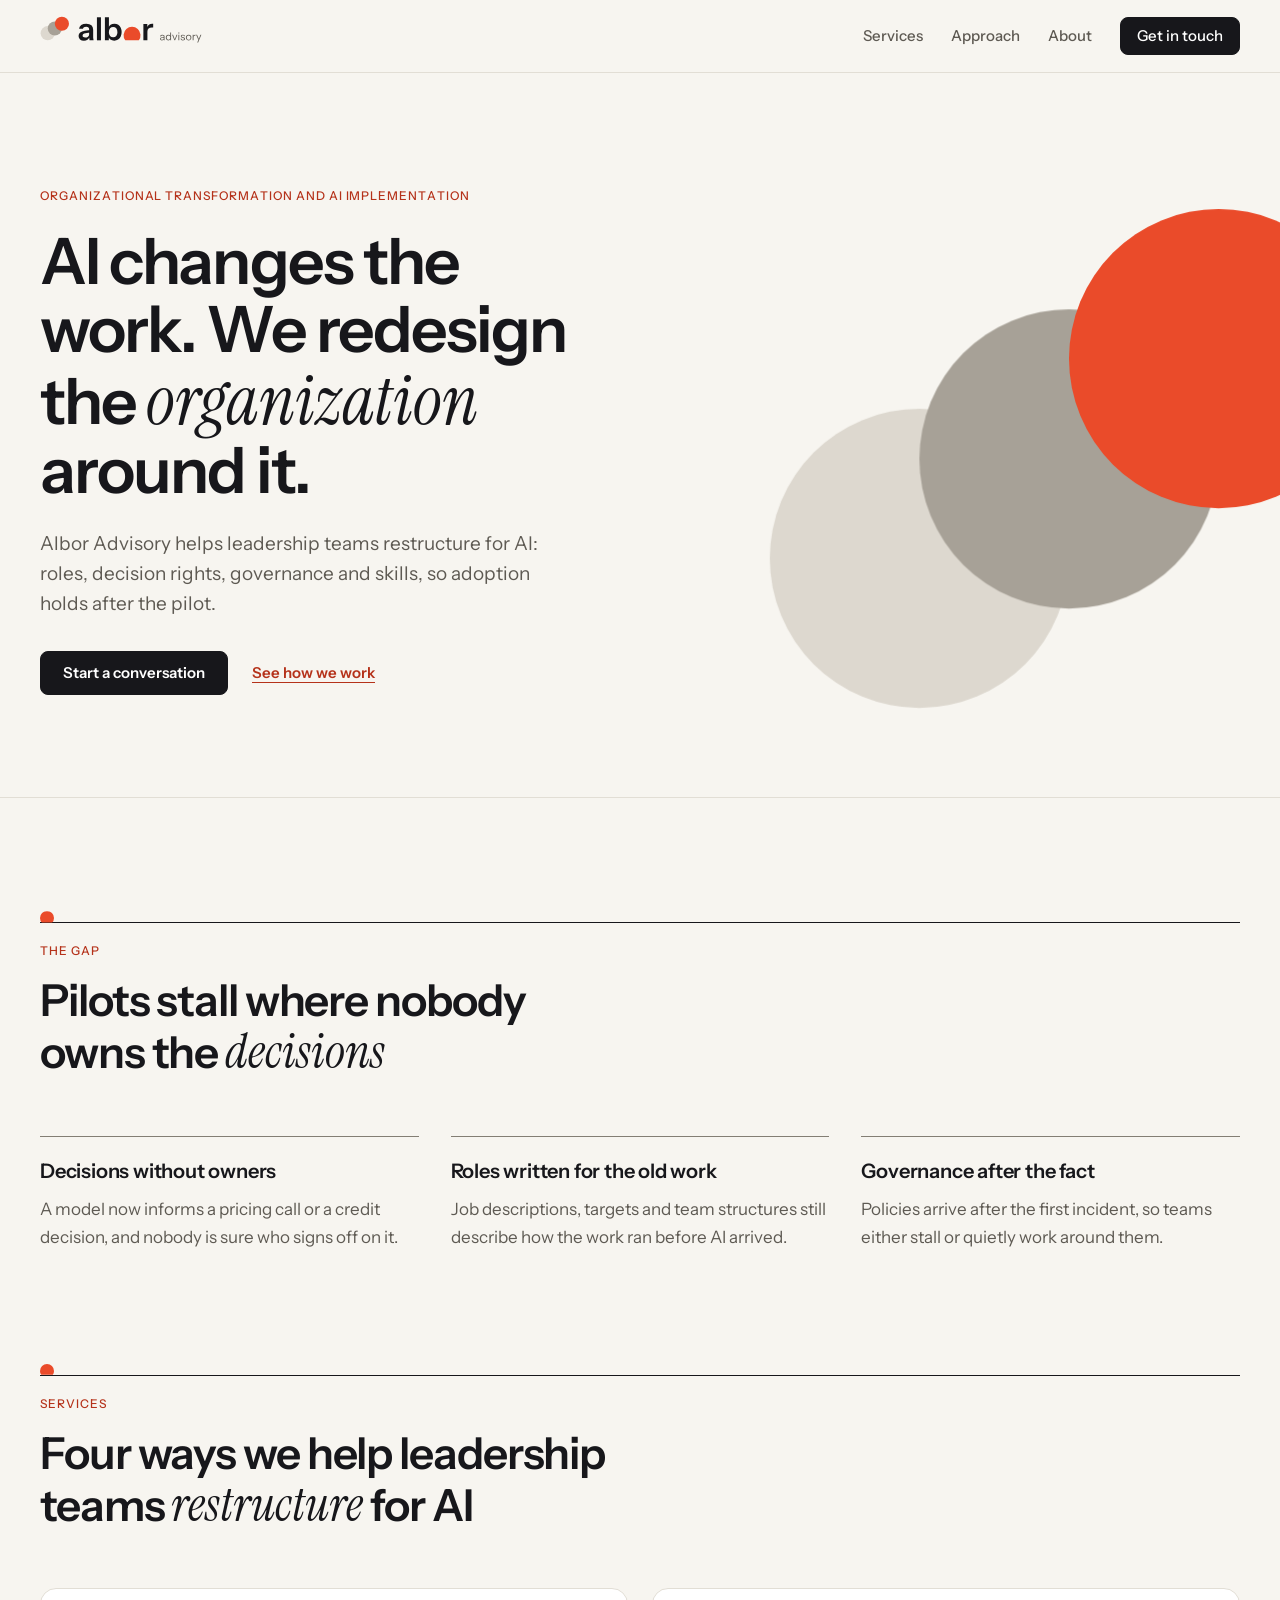
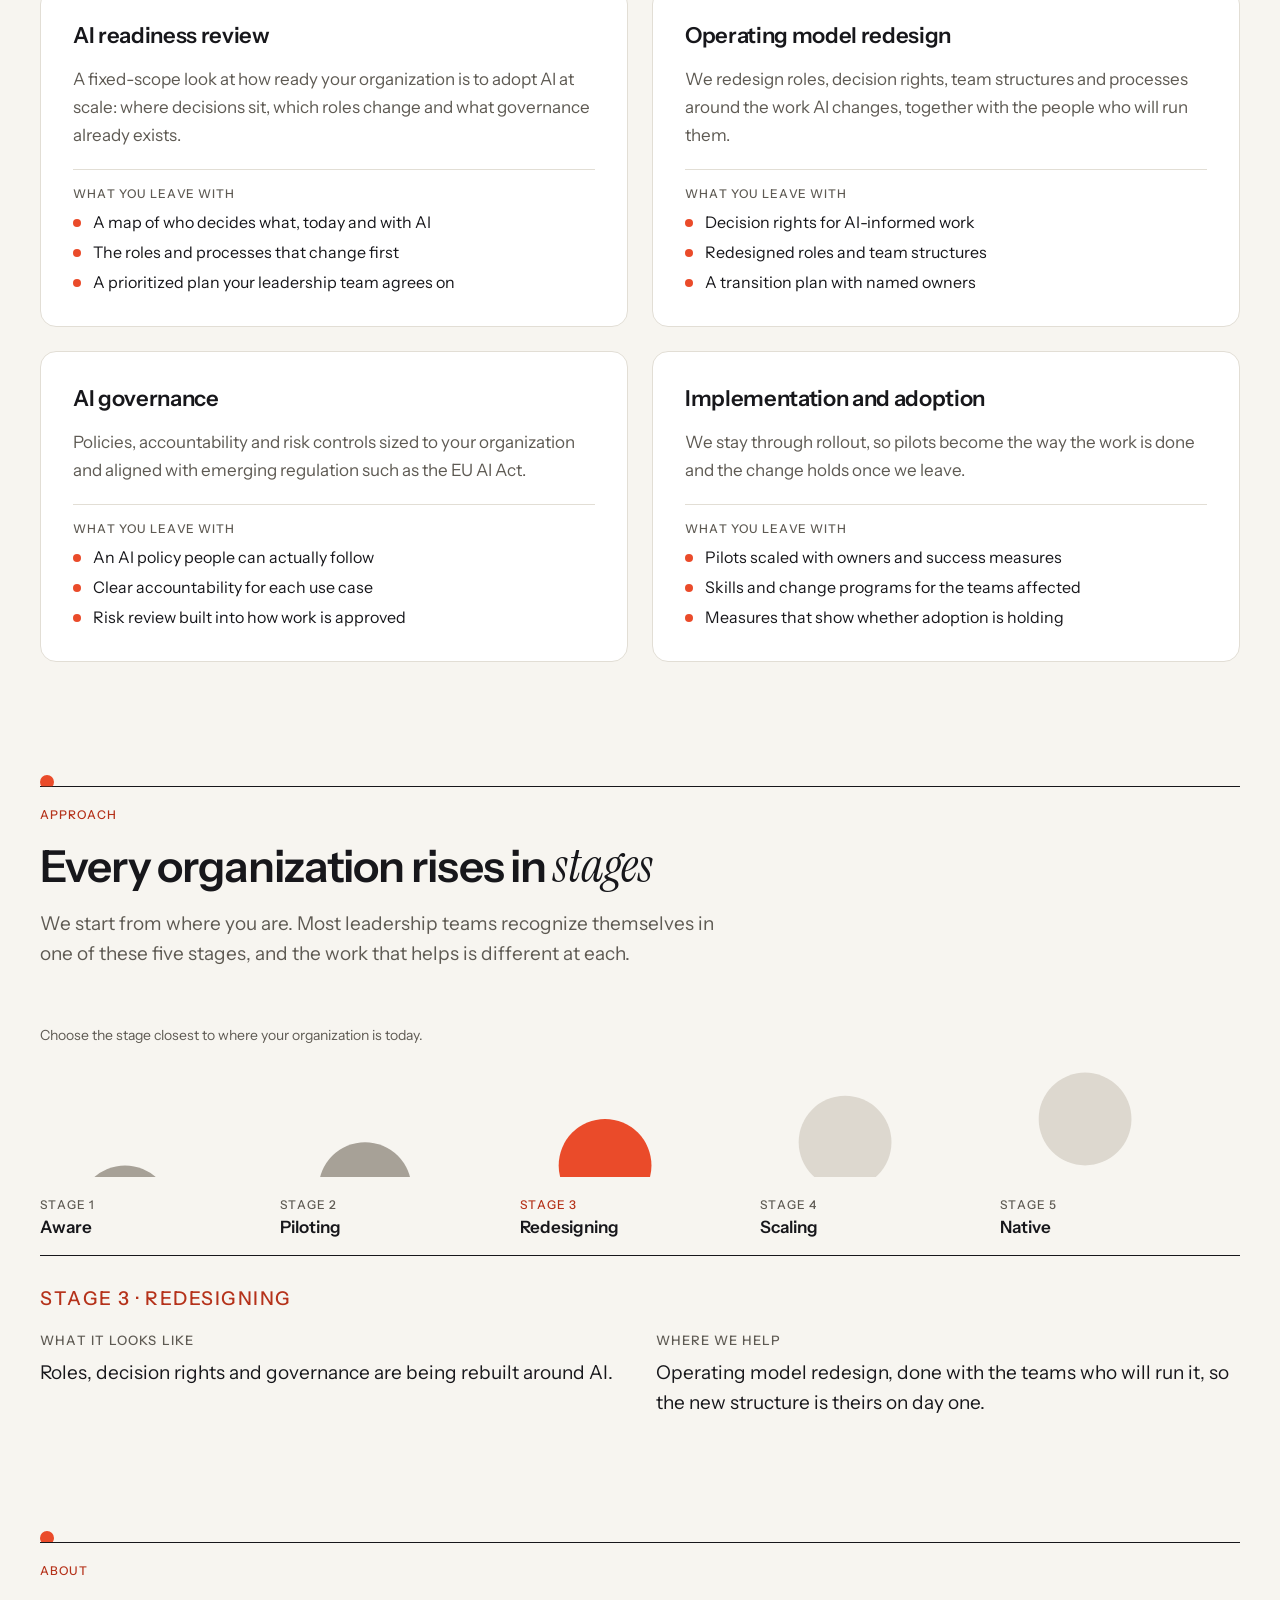
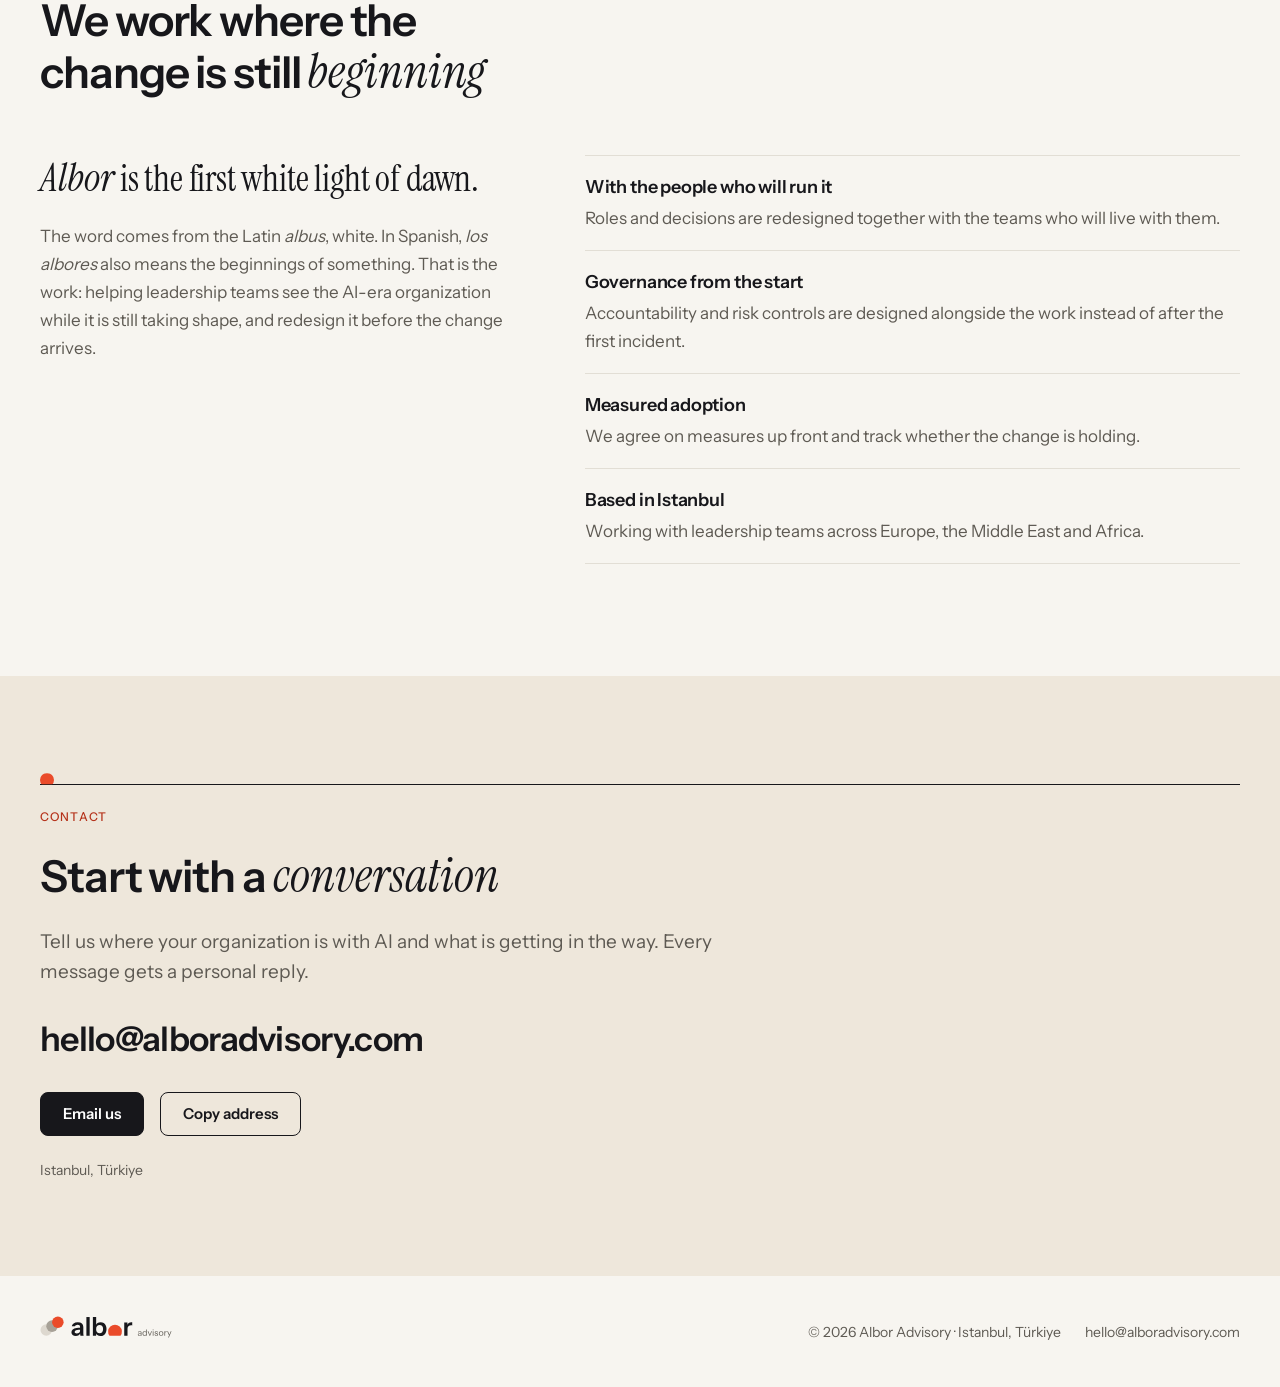
==== index.html @ 960c0827 "Add files via upload" ====
<!doctype html>
<html lang="en">
<head>
<meta charset="utf-8">
<meta name="viewport" content="width=device-width, initial-scale=1, viewport-fit=cover">
<title>Albor Advisory</title>
<meta name="description" content="Albor Advisory helps leadership teams restructure for AI: roles, decision rights, governance and skills, so adoption holds after the pilot. Based in Istanbul.">
<link rel="canonical" href="https://alboradvisory.com/">
<meta property="og:type" content="website">
<meta property="og:url" content="https://alboradvisory.com/">
<meta property="og:title" content="Albor Advisory">
<meta property="og:description" content="Organizational transformation and AI implementation. We redesign the organization around the work AI changes.">
<meta property="og:image" content="https://alboradvisory.com/og-image.png">
<meta property="og:image:width" content="1200">
<meta property="og:image:height" content="630">
<meta name="twitter:card" content="summary_large_image">
<meta name="theme-color" content="#F7F5F0" media="(prefers-color-scheme: light)">
<meta name="theme-color" content="#121214" media="(prefers-color-scheme: dark)">
<link rel="icon" href="favicon.svg" type="image/svg+xml">
<link rel="icon" href="favicon-32.png" sizes="32x32" type="image/png">
<link rel="apple-touch-icon" href="apple-touch-icon.png">
<script type="application/ld+json">
{"@context": "https://schema.org", "@type": "ProfessionalService", "name": "Albor Advisory", "url": "https://alboradvisory.com/",
 "logo": "https://alboradvisory.com/assets/albor-lockup-light.svg", "email": "hello@alboradvisory.com",
 "description": "Organizational transformation and AI implementation for leadership teams.",
 "address": {"@type": "PostalAddress", "addressLocality": "Istanbul", "addressCountry": "TR"}}
</script>
<style>
/* Layout: one editorial column on a 1200px grid; the sequence rises off the right edge of the hero; one linen band for contact. */
:root {
  --ground: #F7F5F0; --raised: #FFFFFF; --sunk: #EFECE5; --rule: #E2DED5; --rule-strong: #837E74;
  --ink: #17171B; --ink-muted: #5E5A53; --on-ink: #FFFFFF;
  --sun: #EA4B2A; --sun-text: #B5321A; --sun-soft: #FCE4DC;
  --dawn-1: #DDD8CF; --dawn-2: #A7A197; --stone: #E9E5DD; --linen: #EEE7DB;
  --font-sans: "Instrument Sans", "Helvetica Neue", "Segoe UI", Arial, sans-serif;
  --font-serif: "Instrument Serif", Georgia, "Times New Roman", serif;
  --max: 1200px; --measure: 680px; --gutter: clamp(20px, 4vw, 40px);
  --ease: cubic-bezier(.2, .7, .2, 1);
}
@media (prefers-color-scheme: dark) {
  :root:not([data-theme="light"]) {
    --ground: #121214; --raised: #1B1B1F; --sunk: #232328; --rule: #34343A; --rule-strong: #7F7F87;
    --ink: #F4F2EE; --ink-muted: #ABA8A2; --on-ink: #121214;
    --sun: #F05A3A; --sun-text: #FF8A70; --sun-soft: #3A1E17;
    --dawn-1: #4D4A44; --dawn-2: #8A857C; --stone: #26262B; --linen: #24221F;
    color-scheme: dark;
  }
}
:root[data-theme="dark"] {
  --ground: #121214; --raised: #1B1B1F; --sunk: #232328; --rule: #34343A; --rule-strong: #7F7F87;
  --ink: #F4F2EE; --ink-muted: #ABA8A2; --on-ink: #121214;
  --sun: #F05A3A; --sun-text: #FF8A70; --sun-soft: #3A1E17;
  --dawn-1: #4D4A44; --dawn-2: #8A857C; --stone: #26262B; --linen: #24221F;
  color-scheme: dark;
}

@font-face { font-family: "Instrument Sans"; src: url("fonts/InstrumentSans-Regular.woff2") format("woff2"); font-weight: 400; font-style: normal; font-display: swap; }
@font-face { font-family: "Instrument Sans"; src: url("fonts/InstrumentSans-Medium.woff2") format("woff2"); font-weight: 500; font-style: normal; font-display: swap; }
@font-face { font-family: "Instrument Sans"; src: url("fonts/InstrumentSans-SemiBold.woff2") format("woff2"); font-weight: 600; font-style: normal; font-display: swap; }
@font-face { font-family: "Instrument Serif"; src: url("fonts/InstrumentSerif-Regular.woff2") format("woff2"); font-weight: 400; font-style: normal; font-display: swap; }
@font-face { font-family: "Instrument Serif"; src: url("fonts/InstrumentSerif-Italic.woff2") format("woff2"); font-weight: 400; font-style: italic; font-display: swap; }

*, *::before, *::after { box-sizing: border-box; }
html { scroll-behavior: smooth; scroll-padding-top: 88px; }
@media (prefers-reduced-motion: reduce) { html { scroll-behavior: auto; } }
body { margin: 0; background: var(--ground); color: var(--ink); font-family: var(--font-sans); font-size: 17px; line-height: 28px; -webkit-font-smoothing: antialiased; text-rendering: optimizeLegibility; }
body::before { content: ""; position: fixed; inset: 0 0 auto; height: env(safe-area-inset-top, 0px); z-index: 10; background: var(--ground); }
img, svg { max-width: 100%; }
a { color: inherit; }
p { margin: 0; }
h1, h2, h3, h4 { margin: 0; font-weight: 600; text-wrap: balance; }
em { font-family: var(--font-serif); font-style: italic; font-weight: 400; font-size: 1.08em; letter-spacing: 0; }
:focus-visible { outline: 2px solid var(--ink); outline-offset: 3px; }
.skip { position: absolute; left: -9999px; top: 0; }
.skip:focus { left: max(16px, env(safe-area-inset-left, 0px)); top: 12px; z-index: 30; background: var(--ink); color: var(--on-ink); padding: 8px 14px; border-radius: 8px; text-decoration: none; }

.wrap { max-width: calc(var(--max) + 2 * var(--gutter)); margin: 0 auto; padding-left: max(var(--gutter), env(safe-area-inset-left, 0px)); padding-right: max(var(--gutter), env(safe-area-inset-right, 0px)); }

/* Logo files are fixed-color: show the dark file on dark grounds */
.logo-dark { display: none; }
@media (prefers-color-scheme: dark) { :root:not([data-theme="light"]) .logo-light { display: none; } :root:not([data-theme="light"]) .logo-dark { display: block; } }
:root[data-theme="dark"] .logo-light { display: none; }
:root[data-theme="dark"] .logo-dark { display: block; }

/* Header */
.site-header { position: sticky; top: env(safe-area-inset-top, 0px); z-index: 20; background: var(--ground); border-bottom: 1px solid var(--rule); }
.site-header .wrap { display: flex; align-items: center; justify-content: space-between; gap: 24px; height: 72px; }
.brand { display: block; flex: none; }
.brand img { height: 32px; width: auto; }
.nav { display: flex; align-items: center; gap: 28px; }
.nav a { font-size: 15px; line-height: 20px; font-weight: 500; text-decoration: none; color: var(--ink-muted); }
.nav a:hover { color: var(--ink); }
.nav .btn { color: var(--on-ink); }
@media (max-width: 760px) { .nav .nav__link { display: none; } }

/* Buttons */
.btn { font-family: var(--font-sans); font-size: 15px; line-height: 20px; font-weight: 600; display: inline-flex; align-items: center; justify-content: center; gap: 8px; height: 44px; padding: 0 22px; border-radius: 8px; border: 1.5px solid var(--ink); background: transparent; color: var(--ink); cursor: pointer; text-decoration: none; white-space: nowrap; }
.btn:hover { background: var(--sunk); }
.btn--primary { background: var(--ink); color: var(--on-ink); }
.btn--primary:hover { background: var(--ink); opacity: .88; }
.btn--sm { height: 38px; padding: 0 16px; font-size: 14px; }
.link { font-size: 15px; font-weight: 600; color: var(--sun-text); text-decoration: underline; text-underline-offset: 4px; text-decoration-thickness: 1px; }
.link:hover { text-decoration-thickness: 2px; }

/* Shared type */
.eyebrow { font-size: 12px; line-height: 16px; font-weight: 500; letter-spacing: .08em; text-transform: uppercase; color: var(--sun-text); }
.rule { display: block; position: relative; height: 13px; overflow: hidden; }
.rule::before { content: ""; position: absolute; left: 0; right: 0; bottom: 0; height: 1px; background: var(--ink); }
.rule::after { content: ""; position: absolute; left: 0; bottom: -2px; width: 14px; height: 14px; border-radius: 50%; background: var(--sun); clip-path: inset(0 0 20% 0); }
.h2 { font-size: clamp(30px, 4.2vw, 44px); line-height: 1.14; letter-spacing: -.025em; max-width: 820px; }
.lead { font-size: 19px; line-height: 30px; color: var(--ink-muted); max-width: var(--measure); }
.section { padding-block: clamp(72px, 9vw, 112px) 0; }
.section__head { display: grid; gap: 16px; margin-bottom: clamp(40px, 5vw, 56px); }
.section__head .eyebrow { margin-top: 4px; }

/* Hero */
.hero { position: relative; overflow: hidden; border-bottom: 1px solid var(--rule); }
.hero__art { position: absolute; top: 0; right: 0; width: 44%; height: 100%; display: block; }
.hero__art .d1 { fill: var(--dawn-1); } .hero__art .d2 { fill: var(--dawn-2); } .hero__art .sun { fill: var(--sun); }
.hero__art circle { transform-box: fill-box; transform-origin: center; animation: frame .9s var(--ease) both; }
.hero__art .d2 { animation-delay: .18s; } .hero__art .sun { animation-delay: .36s; }
@keyframes frame { from { opacity: 0; transform: translate(-18px, 18px) scale(.9); } to { opacity: 1; transform: none; } }
@media (prefers-reduced-motion: reduce) { .hero__art circle { animation: none; } }
.hero__inner { position: relative; padding-block: clamp(64px, 9vw, 120px) clamp(64px, 8vw, 104px); }
.hero__text { max-width: 600px; display: grid; gap: 24px; }
.hero h1 { font-size: clamp(40px, 6vw, 64px); line-height: 1.06; letter-spacing: -.03em; }
.hero .lead { max-width: 540px; }
.hero__actions { display: flex; flex-wrap: wrap; align-items: center; gap: 16px 24px; margin-top: 8px; }
@media (max-width: 1080px) {
  .hero__art { position: static; width: 100%; height: clamp(160px, 34vw, 280px); }
  .hero__inner { padding-block: 32px 72px; }
}

/* Gap: three statements */
.gap { display: grid; grid-template-columns: repeat(3, minmax(0, 1fr)); gap: 32px; }
.gap__item { border-top: 1px solid var(--rule-strong); padding-top: 20px; display: grid; gap: 10px; align-content: start; }
.gap__item h3 { font-size: 20px; line-height: 28px; letter-spacing: -.01em; }
.gap__item p { color: var(--ink-muted); }
@media (max-width: 860px) { .gap { grid-template-columns: 1fr; gap: 28px; } }

/* Services */
.services { display: grid; grid-template-columns: repeat(2, minmax(0, 1fr)); gap: 24px; }
.service { background: var(--raised); border: 1px solid var(--rule); border-radius: 16px; padding: 32px; display: grid; gap: 14px; align-content: start; }
.service h3 { font-size: 22px; line-height: 30px; letter-spacing: -.015em; }
.service > p { color: var(--ink-muted); }
.service__out { border-top: 1px solid var(--rule); padding-top: 16px; margin-top: 6px; display: grid; gap: 8px; }
.service__out .label { font-size: 12px; line-height: 16px; font-weight: 500; letter-spacing: .08em; text-transform: uppercase; color: var(--ink-muted); }
.service ul { margin: 0; padding: 0; list-style: none; display: grid; gap: 6px; }
.service li { position: relative; padding-left: 20px; font-size: 16px; line-height: 24px; }
.service li::before { content: ""; position: absolute; left: 0; top: 9px; width: 8px; height: 8px; border-radius: 50%; background: var(--sun); }
@media (max-width: 860px) { .services { grid-template-columns: 1fr; } .service { padding: 24px; } }

/* The rise: five stages, choose yours */
.rise__hint { font-size: 14px; line-height: 20px; color: var(--ink-muted); margin-bottom: 16px; }
.rise__stages { display: grid; grid-template-columns: repeat(5, minmax(0, 1fr)); border-bottom: 1px solid var(--ink); }
.stage { appearance: none; background: none; border: 0; padding: 0 8px 0 0; text-align: left; cursor: pointer; color: inherit; font: inherit; display: grid; gap: 0; border-radius: 8px 8px 0 0; }
.stage svg { display: block; width: 100%; height: auto; }
.stage .disc { fill: var(--dawn-1); transition: fill .3s var(--ease), transform .5s var(--ease); }
.stage.is-past .disc { fill: var(--dawn-2); }
.stage.is-now .disc { fill: var(--sun); }
.stage:hover .disc { transform: translateY(-3px); }
.stage__n { font-size: 12px; line-height: 16px; font-weight: 500; letter-spacing: .08em; text-transform: uppercase; color: var(--ink-muted); }
.stage.is-now .stage__n { color: var(--sun-text); }
.stage__label { display: grid; gap: 2px; padding: 12px 0 16px; }
.stage__name { font-size: 17px; line-height: 24px; font-weight: 600; }
.rise__detail { display: grid; grid-template-columns: minmax(0, 1fr) minmax(0, 1fr); gap: 16px 32px; padding-top: 28px; }
.rise__detail h3 { font-size: 13px; line-height: 20px; font-weight: 500; letter-spacing: .08em; text-transform: uppercase; color: var(--ink-muted); margin-bottom: 8px; }
.rise__detail p { font-size: 19px; line-height: 30px; }
@media (max-width: 760px) {
  .stage__n { font-size: 11px; letter-spacing: .04em; }
  .stage__name { font-size: 14px; line-height: 20px; }
  .rise__detail { grid-template-columns: 1fr; gap: 20px; }
  .rise__detail p { font-size: 17px; line-height: 28px; }
}
.stage__num { display: none; font-size: 15px; line-height: 20px; font-weight: 600; }
.stage.is-now .stage__num { color: var(--sun-text); }
.rise__now { grid-column: 1 / -1; }
@media (max-width: 560px) { .stage__n, .stage__name { display: none; } .stage__num { display: block; } .stage__label { padding: 10px 0 12px; } }

/* About */
.about { display: grid; grid-template-columns: minmax(0, 5fr) minmax(0, 7fr); gap: clamp(32px, 6vw, 96px); }
.about__name { display: grid; gap: 20px; align-content: start; }
.about__name blockquote { margin: 0; font-family: var(--font-serif); font-size: clamp(28px, 3.4vw, 36px); line-height: 1.2; letter-spacing: -.005em; text-wrap: balance; }
.about__name p { color: var(--ink-muted); }
.principles { list-style: none; margin: 0; padding: 0; display: grid; }
.principles li { border-top: 1px solid var(--rule); padding: 18px 0; display: grid; gap: 4px; }
.principles li:last-child { border-bottom: 1px solid var(--rule); }
.principles b { font-size: 18px; line-height: 26px; font-weight: 600; letter-spacing: -.01em; }
.principles span { color: var(--ink-muted); }
@media (max-width: 860px) { .about { grid-template-columns: 1fr; } }

/* Contact band */
.contact { background: var(--linen); margin-top: clamp(72px, 9vw, 112px); }
.contact .wrap { padding-block: clamp(64px, 8vw, 96px); display: grid; gap: 24px; }
.contact__mail { display: flex; flex-wrap: wrap; align-items: center; gap: 12px 16px; margin-top: 8px; }
.contact__addr { font-size: clamp(24px, 3.4vw, 34px); line-height: 1.2; font-weight: 600; letter-spacing: -.02em; user-select: all; overflow-wrap: anywhere; }
.contact__note { font-size: 14px; line-height: 20px; color: var(--ink-muted); min-height: 20px; }
.contact .btn:hover { background: var(--raised); }
.contact .btn--primary:hover { background: var(--ink); }

/* Footer */
.site-footer { padding-block: 40px calc(40px + env(safe-area-inset-bottom, 0px)); }
.site-footer .wrap { display: flex; flex-wrap: wrap; align-items: center; justify-content: space-between; gap: 20px 32px; }
.site-footer img { height: 26px; width: auto; }
.site-footer p, .site-footer a { font-size: 14px; line-height: 20px; color: var(--ink-muted); }
.site-footer a { text-decoration: none; }
.site-footer a:hover { color: var(--ink); text-decoration: underline; }
.foot-meta { display: flex; flex-wrap: wrap; gap: 8px 24px; }
</style>
</head>
<body>
<a class="skip" href="#main">Skip to content</a>

<header class="site-header">
  <div class="wrap">
    <a class="brand" href="#top" aria-label="Albor Advisory, back to top">
      <img class="logo-light" src="assets/albor-lockup-light.svg" alt="Albor Advisory" width="163" height="32">
      <img class="logo-dark" src="assets/albor-lockup-dark.svg" alt="Albor Advisory" width="163" height="32">
    </a>
    <nav class="nav" aria-label="Main">
      <a class="nav__link" href="#services">Services</a>
      <a class="nav__link" href="#approach">Approach</a>
      <a class="nav__link" href="#about">About</a>
      <a class="btn btn--primary btn--sm" href="#contact">Get in touch</a>
    </nav>
  </div>
</header>

<main id="main">
  <section class="hero" id="top" aria-labelledby="hero-title">
    <!-- the sequence at hero scale: three frames r 170, the mark's own spacing (1 radius across, 2/3 radius up), the sun bleeding off the right edge -->
    <svg class="hero__art" viewBox="0 0 640 600" preserveAspectRatio="xMaxYMid meet" aria-hidden="true" focusable="false">
      <circle class="d1" cx="230" cy="440" r="170"/>
      <circle class="d2" cx="400" cy="327" r="170"/>
      <circle class="sun" cx="570" cy="213" r="170"/>
    </svg>
    <div class="wrap hero__inner">
      <div class="hero__text">
        <p class="eyebrow">Organizational transformation and AI implementation</p>
        <h1 id="hero-title">AI changes the work. We redesign the <em>organization</em> around it.</h1>
        <p class="lead">Albor Advisory helps leadership teams restructure for AI: roles, decision rights, governance and skills, so adoption holds after the pilot.</p>
        <div class="hero__actions">
          <a class="btn btn--primary" href="#contact">Start a conversation</a>
          <a class="link" href="#approach">See how we work</a>
        </div>
      </div>
    </div>
  </section>

  <section class="section" id="gap" aria-labelledby="gap-title">
    <div class="wrap">
      <div class="section__head">
        <span class="rule" aria-hidden="true"></span>
        <p class="eyebrow">The gap</p>
        <h2 class="h2" id="gap-title">Pilots stall where nobody owns the <em>decisions</em></h2>
      </div>
      <div class="gap">
        <div class="gap__item">
          <h3>Decisions without owners</h3>
          <p>A model now informs a pricing call or a credit decision, and nobody is sure who signs off on it.</p>
        </div>
        <div class="gap__item">
          <h3>Roles written for the old work</h3>
          <p>Job descriptions, targets and team structures still describe how the work ran before AI arrived.</p>
        </div>
        <div class="gap__item">
          <h3>Governance after the fact</h3>
          <p>Policies arrive after the first incident, so teams either stall or quietly work around them.</p>
        </div>
      </div>
    </div>
  </section>

  <section class="section" id="services" aria-labelledby="services-title">
    <div class="wrap">
      <div class="section__head">
        <span class="rule" aria-hidden="true"></span>
        <p class="eyebrow">Services</p>
        <h2 class="h2" id="services-title">Four ways we help leadership teams <em>restructure</em> for AI</h2>
      </div>
      <div class="services">
        <article class="service">
          <h3>AI readiness review</h3>
          <p>A fixed-scope look at how ready your organization is to adopt AI at scale: where decisions sit, which roles change and what governance already exists.</p>
          <div class="service__out">
            <p class="label">What you leave with</p>
            <ul>
              <li>A map of who decides what, today and with AI</li>
              <li>The roles and processes that change first</li>
              <li>A prioritized plan your leadership team agrees on</li>
            </ul>
          </div>
        </article>
        <article class="service">
          <h3>Operating model redesign</h3>
          <p>We redesign roles, decision rights, team structures and processes around the work AI changes, together with the people who will run them.</p>
          <div class="service__out">
            <p class="label">What you leave with</p>
            <ul>
              <li>Decision rights for AI-informed work</li>
              <li>Redesigned roles and team structures</li>
              <li>A transition plan with named owners</li>
            </ul>
          </div>
        </article>
        <article class="service">
          <h3>AI governance</h3>
          <p>Policies, accountability and risk controls sized to your organization and aligned with emerging regulation such as the EU AI Act.</p>
          <div class="service__out">
            <p class="label">What you leave with</p>
            <ul>
              <li>An AI policy people can actually follow</li>
              <li>Clear accountability for each use case</li>
              <li>Risk review built into how work is approved</li>
            </ul>
          </div>
        </article>
        <article class="service">
          <h3>Implementation and adoption</h3>
          <p>We stay through rollout, so pilots become the way the work is done and the change holds once we leave.</p>
          <div class="service__out">
            <p class="label">What you leave with</p>
            <ul>
              <li>Pilots scaled with owners and success measures</li>
              <li>Skills and change programs for the teams affected</li>
              <li>Measures that show whether adoption is holding</li>
            </ul>
          </div>
        </article>
      </div>
    </div>
  </section>

  <section class="section" id="approach" aria-labelledby="approach-title">
    <div class="wrap">
      <div class="section__head">
        <span class="rule" aria-hidden="true"></span>
        <p class="eyebrow">Approach</p>
        <h2 class="h2" id="approach-title">Every organization rises in <em>stages</em></h2>
        <p class="lead">We start from where you are. Most leadership teams recognize themselves in one of these five stages, and the work that helps is different at each.</p>
      </div>
      <div class="rise">
        <p class="rise__hint" id="rise-hint">Choose the stage closest to where your organization is today.</p>
        <div class="rise__stages" role="group" aria-labelledby="rise-hint" id="stages"></div>
        <div class="rise__detail" aria-live="polite">
          <p class="eyebrow rise__now" id="rise-now">Stage 3 · Redesigning</p>
          <div><h3>What it looks like</h3><p id="rise-looks">Roles, decision rights and governance are being rebuilt around AI.</p></div>
          <div><h3>Where we help</h3><p id="rise-help">Operating model redesign, done with the teams who will run it, so the new structure is theirs on day one.</p></div>
        </div>
      </div>
    </div>
  </section>

  <section class="section" id="about" aria-labelledby="about-title">
    <div class="wrap">
      <div class="section__head">
        <span class="rule" aria-hidden="true"></span>
        <p class="eyebrow">About</p>
        <h2 class="h2" id="about-title">We work where the change is still <em>beginning</em></h2>
      </div>
      <div class="about">
        <div class="about__name">
          <blockquote><em>Albor</em> is the first white light of dawn.</blockquote>
          <p>The word comes from the Latin <i>albus</i>, white. In Spanish, <i>los albores</i> also means the beginnings of something. That is the work: helping leadership teams see the AI-era organization while it is still taking shape, and redesign it before the change arrives.</p>
        </div>
        <ul class="principles">
          <li><b>With the people who will run it</b><span>Roles and decisions are redesigned together with the teams who will live with them.</span></li>
          <li><b>Governance from the start</b><span>Accountability and risk controls are designed alongside the work instead of after the first incident.</span></li>
          <li><b>Measured adoption</b><span>We agree on measures up front and track whether the change is holding.</span></li>
          <li><b>Based in Istanbul</b><span>Working with leadership teams across Europe, the Middle East and Africa.</span></li>
        </ul>
      </div>
    </div>
  </section>

  <section class="contact" id="contact" aria-labelledby="contact-title">
    <div class="wrap">
      <span class="rule" aria-hidden="true"></span>
      <p class="eyebrow">Contact</p>
      <h2 class="h2" id="contact-title">Start with a <em>conversation</em></h2>
      <p class="lead">Tell us where your organization is with AI and what is getting in the way. Every message gets a personal reply.</p>
      <div class="contact__mail">
        <span class="contact__addr" id="addr">hello@alboradvisory.com</span>
      </div>
      <div class="contact__mail">
        <a class="btn btn--primary" href="mailto:hello@alboradvisory.com?subject=Albor%20Advisory">Email us</a>
        <button class="btn" type="button" id="copy">Copy address</button>
        <span class="contact__note" id="copy-note" role="status"></span>
      </div>
      <p class="contact__note">Istanbul, Türkiye</p>
    </div>
  </section>
</main>

<footer class="site-footer">
  <div class="wrap">
    <a href="#top" aria-label="Albor Advisory, back to top">
      <img class="logo-light" src="assets/albor-lockup-light.svg" alt="Albor Advisory" width="132" height="26">
      <img class="logo-dark" src="assets/albor-lockup-dark.svg" alt="Albor Advisory" width="132" height="26">
    </a>
    <div class="foot-meta">
      <p>© 2026 Albor Advisory · Istanbul, Türkiye</p>
      <a href="mailto:hello@alboradvisory.com">hello@alboradvisory.com</a>
    </div>
  </div>
</footer>

<script>
(function () {
  var STAGES = [
    { name: "Aware", looks: "Pilots run, but nothing changes in how the work is organized.",
      help: "A readiness review shows where AI fits, who should own it and what has to change first." },
    { name: "Piloting", looks: "Use cases are chosen, and their owners and risks are named.",
      help: "We turn pilots into decisions: named owners, success measures and a governance baseline." },
    { name: "Redesigning", looks: "Roles, decision rights and governance are being rebuilt around AI.",
      help: "Operating model redesign, done with the teams who will run it, so the new structure is theirs on day one." },
    { name: "Scaling", looks: "Adoption is spreading and measured against a baseline.",
      help: "Rollout, skills and change management, with measures that show whether adoption is holding." },
    { name: "Native", looks: "AI is part of how the work is designed from the start.",
      help: "Periodic reviews keep structure and governance in step as the technology moves." }
  ];
  var current = 2;
  var wrap = document.getElementById("stages");
  var HZ = 60;
  function disc(i) {
    // each stage lifts the sun 12 units further above the horizon
    var cy = HZ + 18 - i * 12;
    return '<svg viewBox="0 0 120 64" aria-hidden="true" focusable="false"><defs><clipPath id="sky' + i + '"><rect x="0" y="0" width="120" height="' + HZ + '"/></clipPath></defs>' +
      '<circle class="disc" cx="44" cy="' + cy + '" r="24" clip-path="url(#sky' + i + ')"/></svg>';
  }
  STAGES.forEach(function (s, i) {
    var b = document.createElement("button");
    b.type = "button"; b.className = "stage"; b.id = "stage-" + (i + 1);
    b.innerHTML = disc(i) + '<span class="stage__label"><span class="stage__n">Stage ' + (i + 1) + '</span><span class="stage__name">' + s.name + '</span><span class="stage__num" aria-hidden="true">' + (i + 1) + '</span></span>';
    b.setAttribute("aria-label", "Stage " + (i + 1) + ", " + s.name);
    b.addEventListener("click", function () { select(i); });
    wrap.appendChild(b);
  });
  function select(i) {
    current = i;
    Array.prototype.forEach.call(wrap.children, function (b, j) {
      b.classList.toggle("is-past", j < i);
      b.classList.toggle("is-now", j === i);
      b.setAttribute("aria-pressed", j === i ? "true" : "false");
    });
    document.getElementById("rise-now").textContent = "Stage " + (i + 1) + " · " + STAGES[i].name;
    document.getElementById("rise-looks").textContent = STAGES[i].looks;
    document.getElementById("rise-help").textContent = STAGES[i].help;
  }
  select(current);

  var copy = document.getElementById("copy"), note = document.getElementById("copy-note"), addr = document.getElementById("addr");
  function selectAddr() { var r = document.createRange(); r.selectNodeContents(addr); var s = window.getSelection(); s.removeAllRanges(); s.addRange(r); }
  copy.addEventListener("click", function () {
    var text = addr.textContent.trim();
    var done = function () { note.textContent = "Copied to your clipboard."; };
    var fallback = function () { selectAddr(); note.textContent = "Address selected. Press Ctrl+C or ⌘C to copy."; };
    try {
      if (navigator.clipboard && navigator.clipboard.writeText) navigator.clipboard.writeText(text).then(done, fallback);
      else fallback();
    } catch (e) { fallback(); }
  });
})();
</script>
</body>
</html>
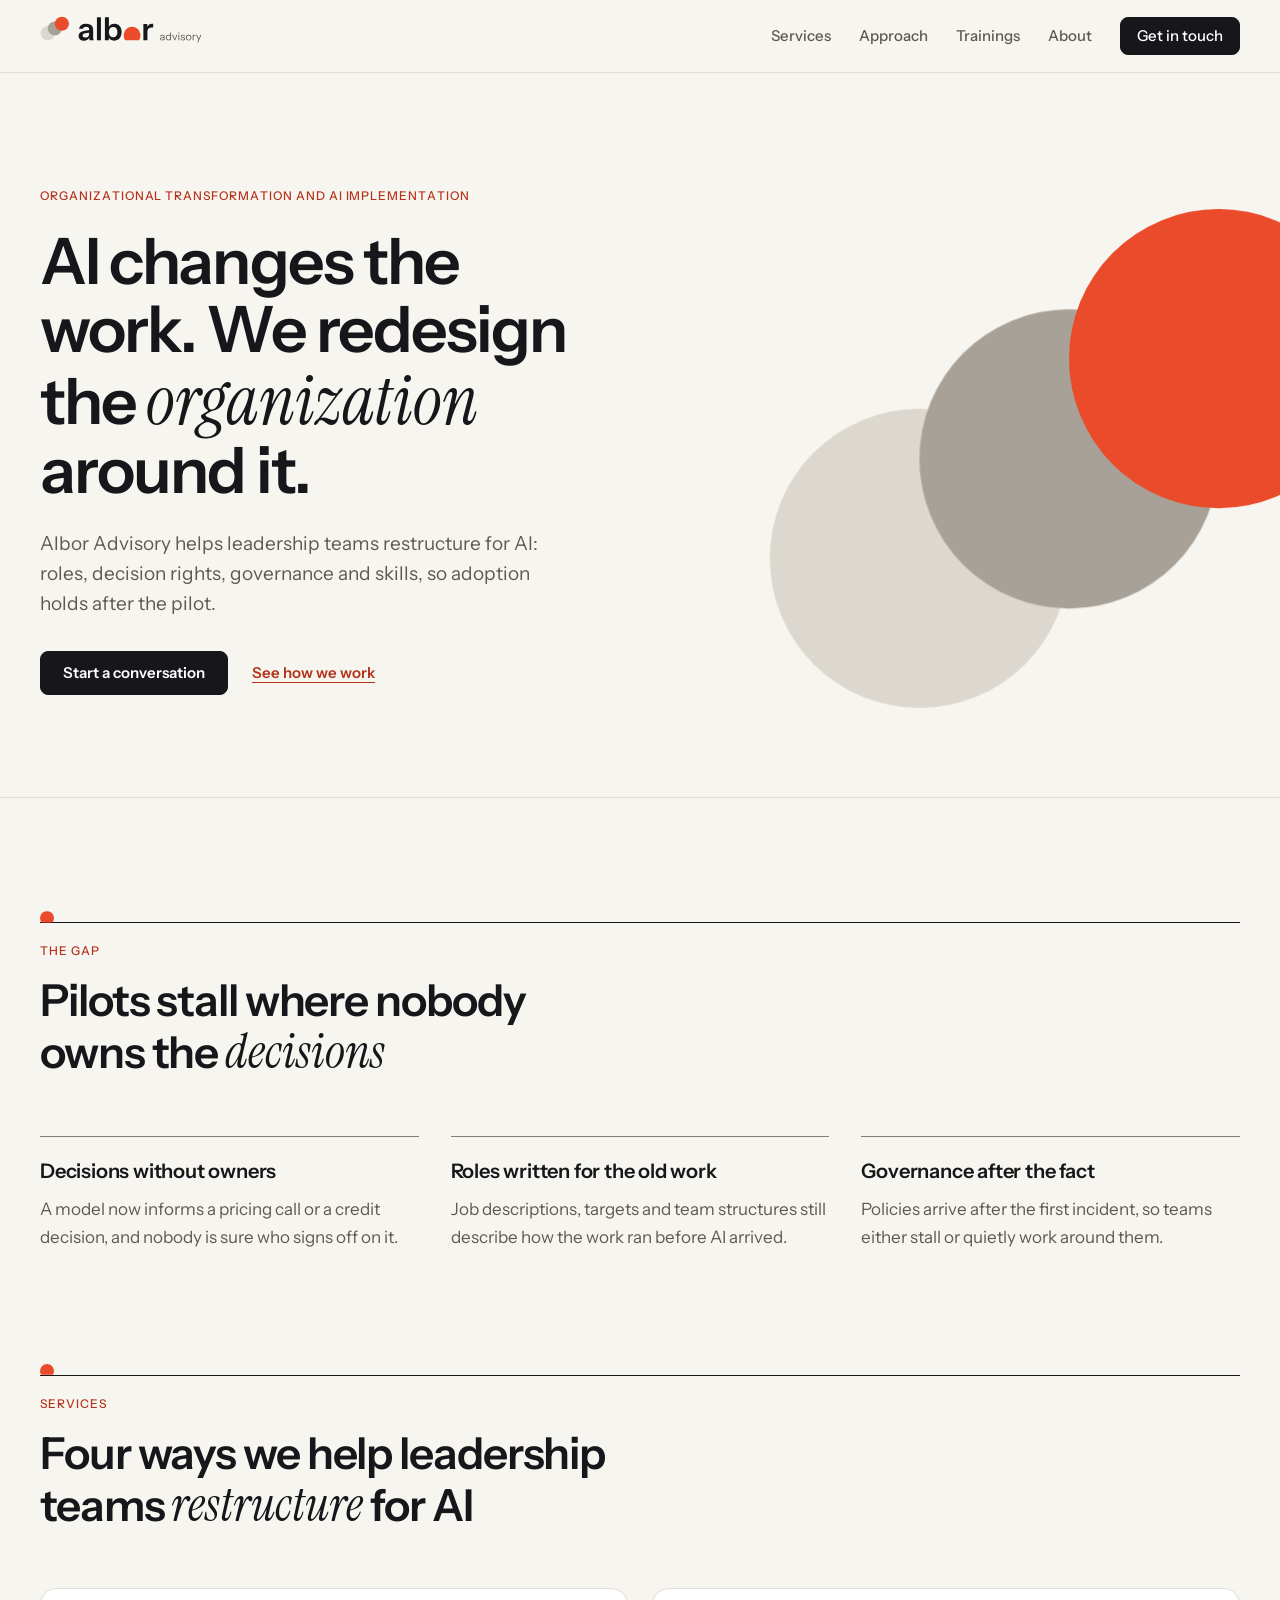
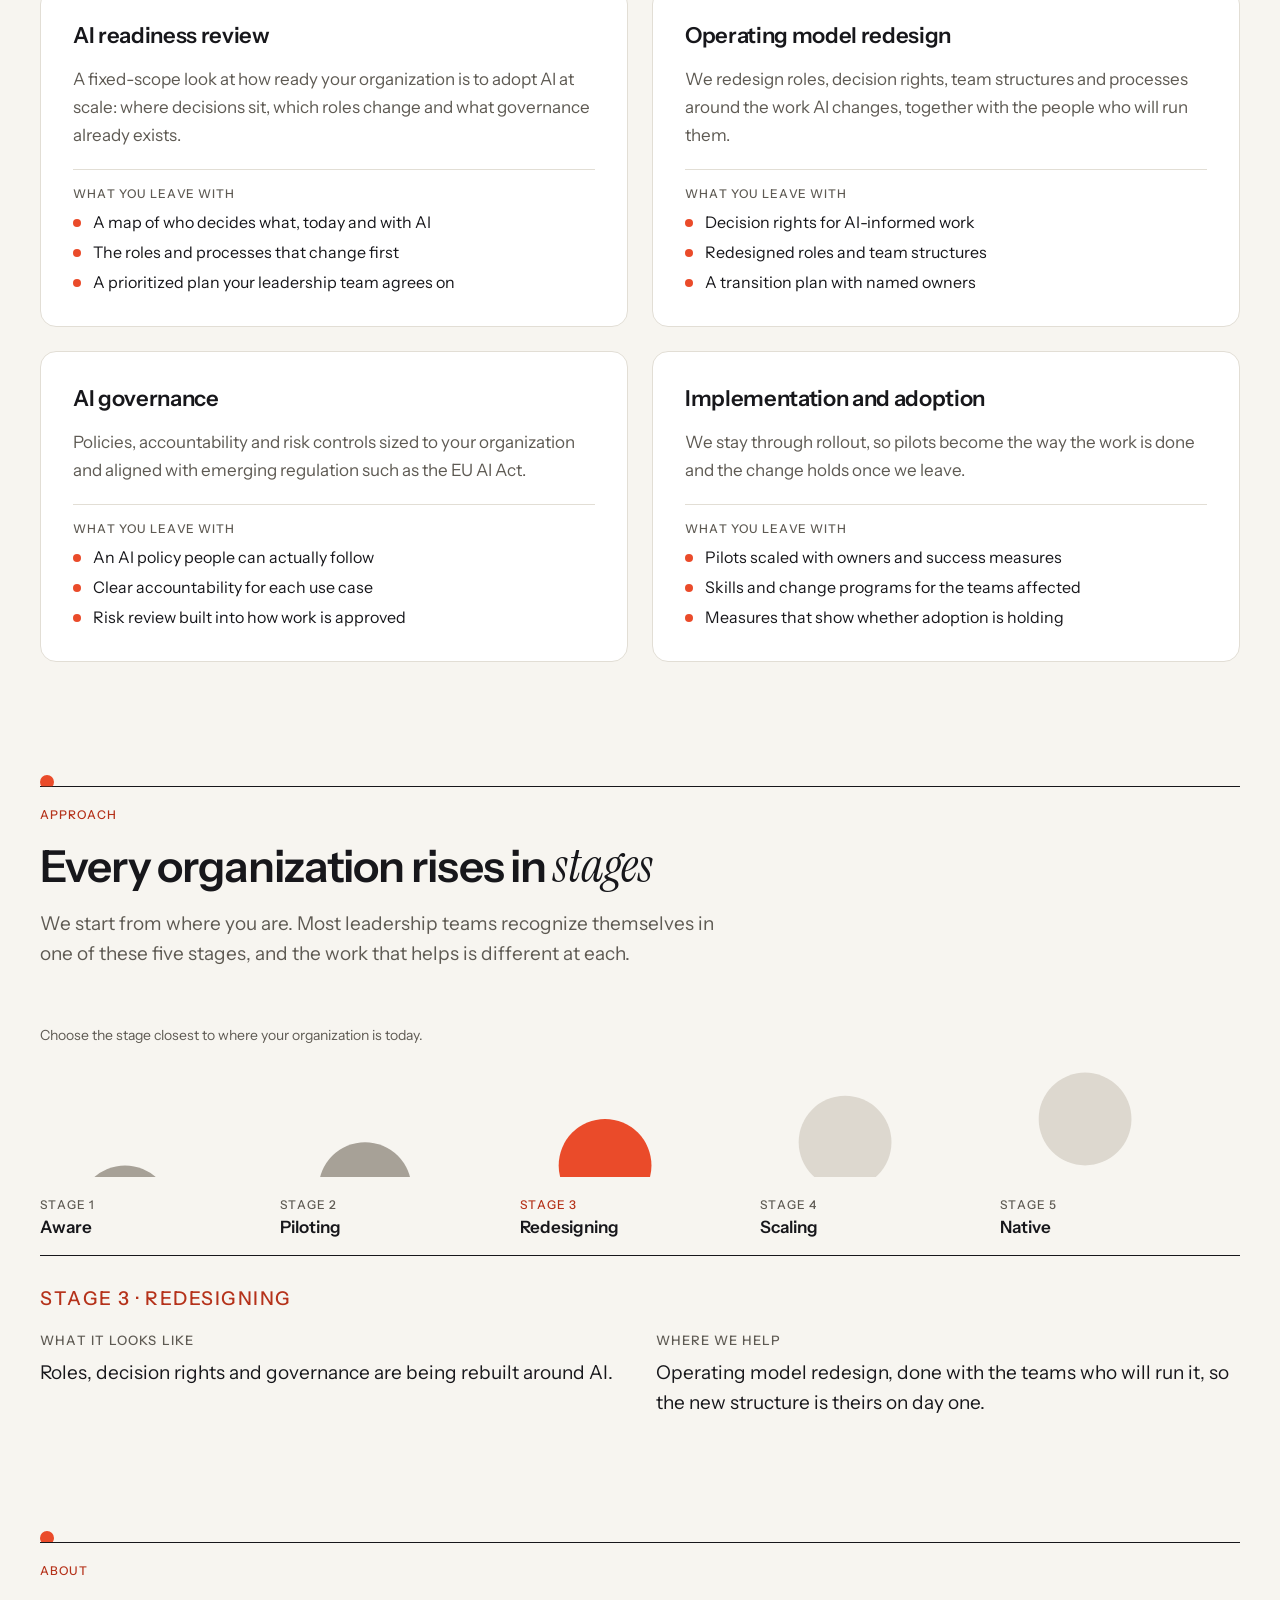
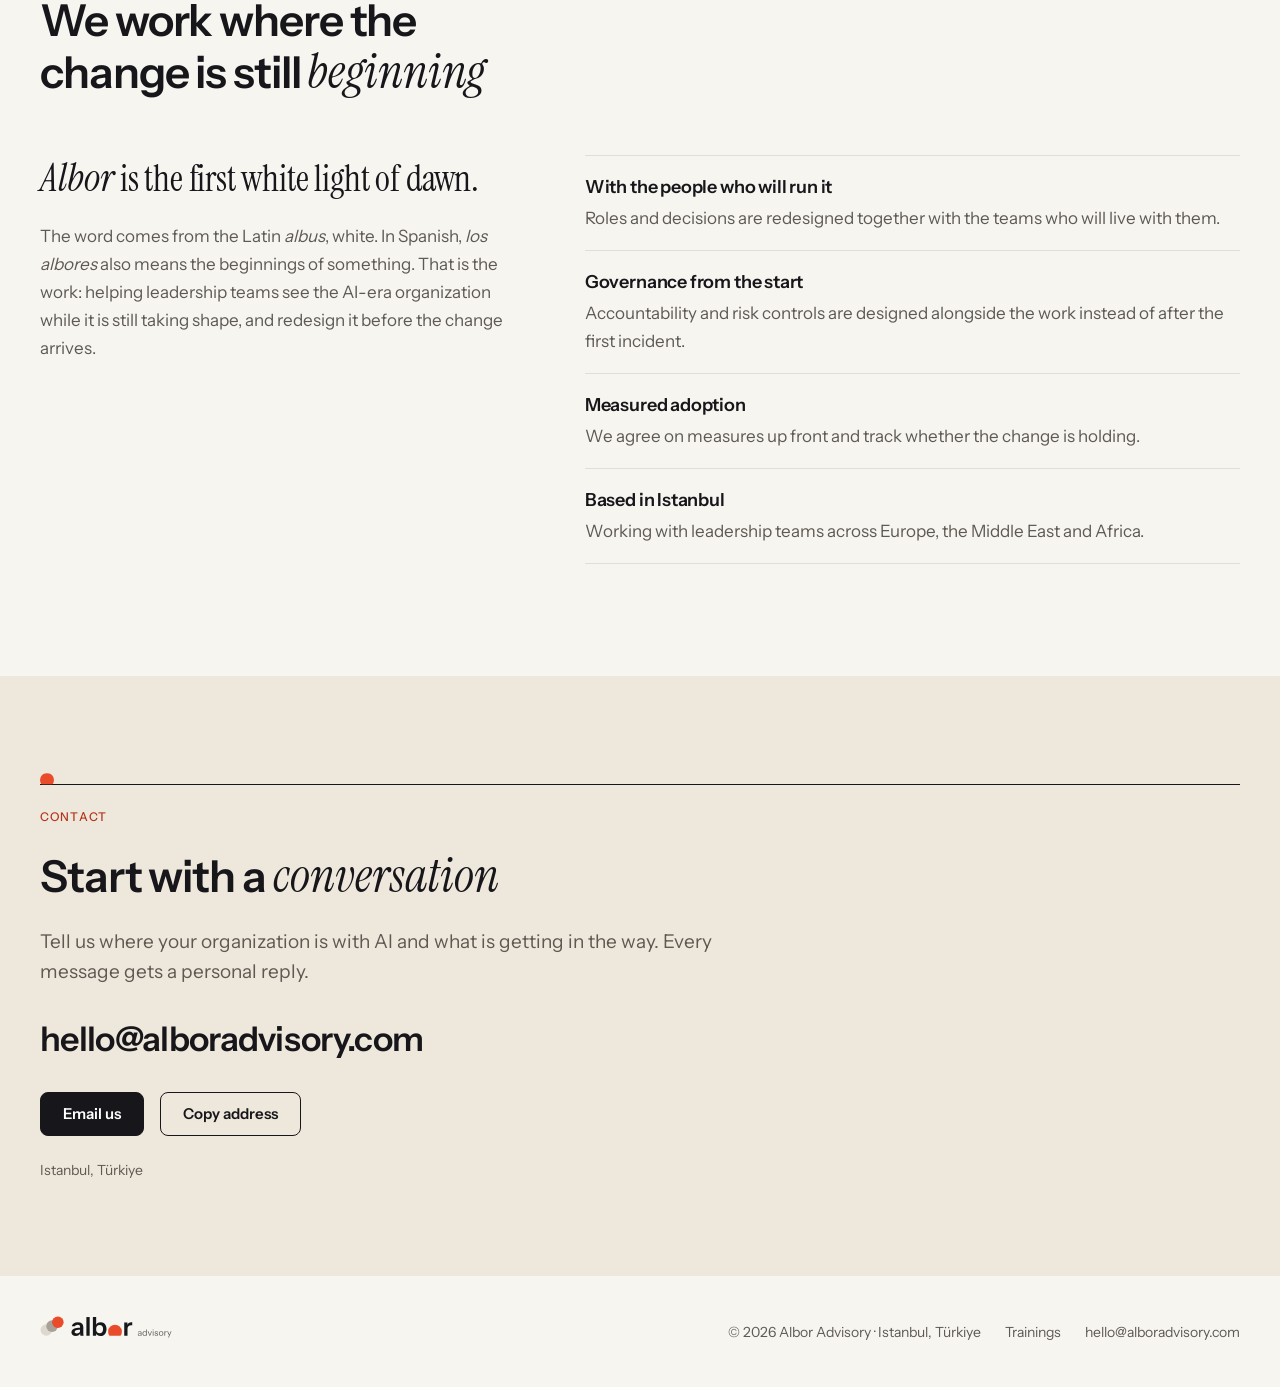
==== commit 07b82ce0: "Add a Trainings page with the Thinking critically with AI program Link it from the home page menu an" ====
--- a/index.html
+++ b/index.html
@@ -220,6 +220,7 @@
     <nav class="nav" aria-label="Main">
       <a class="nav__link" href="#services">Services</a>
       <a class="nav__link" href="#approach">Approach</a>
+      <a class="nav__link" href="trainings">Trainings</a>
       <a class="nav__link" href="#about">About</a>
       <a class="btn btn--primary btn--sm" href="#contact">Get in touch</a>
     </nav>
@@ -400,6 +401,7 @@
     </a>
     <div class="foot-meta">
       <p>© 2026 Albor Advisory · Istanbul, Türkiye</p>
+      <a href="trainings">Trainings</a>
       <a href="mailto:hello@alboradvisory.com">hello@alboradvisory.com</a>
     </div>
   </div>
